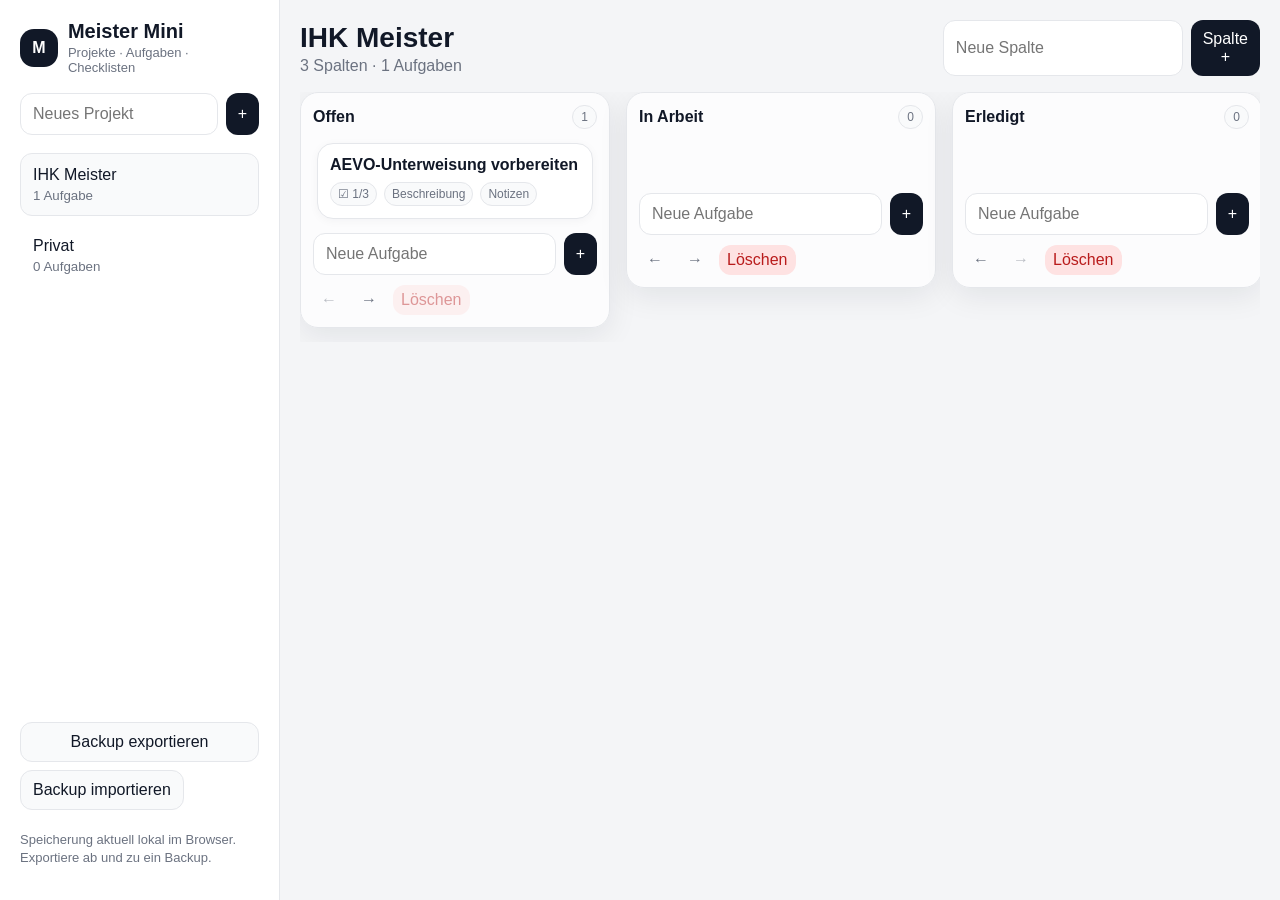
==== index.html @ 56df650d "Add files via upload" ====
<!doctype html>
<html lang="de">
<head>
  <meta charset="utf-8" />
  <meta name="viewport" content="width=device-width, initial-scale=1, viewport-fit=cover" />
  <meta name="theme-color" content="#111827" />
  <title>Meister Mini</title>
  <link rel="manifest" href="manifest.webmanifest" />
  <link rel="stylesheet" href="styles.css" />
  <link rel="apple-touch-icon" href="icons/icon-192.png" />
</head>
<body>
  <div id="app"></div>
  <script src="app.js"></script>
</body>
</html>
---- styles.css ----
:root {
  --bg: #f4f5f7;
  --panel: #ffffff;
  --panel-2: #f9fafb;
  --text: #111827;
  --muted: #6b7280;
  --border: #e5e7eb;
  --accent: #111827;
  --danger: #b91c1c;
  --shadow: 0 8px 30px rgba(15, 23, 42, 0.08);
  --radius: 18px;
  font-family: -apple-system, BlinkMacSystemFont, "SF Pro Text", "Segoe UI", sans-serif;
}

* { box-sizing: border-box; }

body {
  margin: 0;
  background: var(--bg);
  color: var(--text);
  min-height: 100vh;
}

button, input, textarea { font: inherit; }

button {
  border: 0;
  cursor: pointer;
  border-radius: 12px;
  background: var(--accent);
  color: white;
  padding: 10px 12px;
}

button.secondary {
  background: var(--panel-2);
  color: var(--text);
  border: 1px solid var(--border);
}

button.ghost {
  background: transparent;
  color: var(--muted);
  padding: 6px 8px;
}

button.danger {
  background: #fee2e2;
  color: var(--danger);
}

button:disabled {
  opacity: 0.45;
  cursor: default;
}

input, textarea {
  width: 100%;
  border: 1px solid var(--border);
  border-radius: 12px;
  padding: 11px 12px;
  background: white;
  color: var(--text);
  outline: none;
}

textarea {
  min-height: 96px;
  resize: vertical;
}

input:focus, textarea:focus {
  border-color: #9ca3af;
  box-shadow: 0 0 0 4px rgba(156, 163, 175, 0.18);
}

.app-shell {
  display: grid;
  grid-template-columns: 280px 1fr;
  min-height: 100vh;
}

.sidebar {
  background: var(--panel);
  border-right: 1px solid var(--border);
  padding: 20px;
  display: flex;
  flex-direction: column;
  gap: 18px;
}

.brand {
  display: flex;
  align-items: center;
  gap: 10px;
}

.logo {
  width: 38px;
  height: 38px;
  border-radius: 14px;
  display: grid;
  place-items: center;
  background: var(--accent);
  color: white;
  font-weight: 800;
}

.brand h1 {
  font-size: 20px;
  margin: 0;
}

.brand p {
  margin: 2px 0 0;
  color: var(--muted);
  font-size: 13px;
}

.project-form, .quick-row, .add-row {
  display: flex;
  gap: 8px;
}

.project-list {
  display: flex;
  flex-direction: column;
  gap: 8px;
  overflow: auto;
}

.project-item {
  width: 100%;
  text-align: left;
  background: transparent;
  color: var(--text);
  border: 1px solid transparent;
  padding: 12px;
  display: flex;
  flex-direction: column;
  gap: 4px;
}

.project-item.active {
  background: var(--panel-2);
  border-color: var(--border);
}

.project-item small { color: var(--muted); }

.sidebar-actions {
  margin-top: auto;
  display: grid;
  gap: 8px;
}

.file-input { display: none; }

.main {
  min-width: 0;
  padding: 20px;
  display: flex;
  flex-direction: column;
  gap: 16px;
}

.topbar {
  display: flex;
  align-items: center;
  justify-content: space-between;
  gap: 16px;
}

.topbar h2 {
  margin: 0;
  font-size: 28px;
}

.topbar p {
  margin: 3px 0 0;
  color: var(--muted);
}

.board {
  display: flex;
  gap: 16px;
  overflow-x: auto;
  padding-bottom: 14px;
  align-items: flex-start;
}

.column {
  background: rgba(255, 255, 255, 0.75);
  border: 1px solid var(--border);
  border-radius: var(--radius);
  width: 310px;
  min-width: 310px;
  padding: 12px;
  box-shadow: var(--shadow);
}

.column-header {
  display: flex;
  align-items: center;
  justify-content: space-between;
  gap: 8px;
  margin-bottom: 10px;
}

.column-title { font-weight: 800; }

.counter {
  color: var(--muted);
  background: var(--panel-2);
  border: 1px solid var(--border);
  border-radius: 999px;
  font-size: 12px;
  padding: 4px 8px;
}

.task-list {
  display: grid;
  gap: 10px;
  min-height: 44px;
  border-radius: 16px;
  padding: 4px;
  transition: background 0.15s ease, outline 0.15s ease;
}

.task-list.drop-target {
  background: rgba(17, 24, 39, 0.06);
  outline: 2px dashed #9ca3af;
  outline-offset: 4px;
}

.task-card {
  background: white;
  border: 1px solid var(--border);
  border-radius: 16px;
  padding: 12px;
  text-align: left;
  color: var(--text);
  width: 100%;
  box-shadow: 0 2px 10px rgba(15, 23, 42, 0.04);
  user-select: none;
}

.task-card:hover { border-color: #cbd5e1; }

.task-card.dragging { opacity: 0.45; }

.task-title {
  font-weight: 700;
  margin-bottom: 8px;
}

.task-meta {
  display: flex;
  flex-wrap: wrap;
  gap: 7px;
  color: var(--muted);
  font-size: 12px;
}

.pill {
  border: 1px solid var(--border);
  border-radius: 999px;
  padding: 4px 7px;
  background: var(--panel-2);
}

.add-task {
  margin-top: 10px;
  width: 100%;
}

.detail-backdrop {
  position: fixed;
  inset: 0;
  background: rgba(17, 24, 39, 0.32);
  display: flex;
  justify-content: flex-end;
  z-index: 9999;
  pointer-events: auto;
}

.detail-panel {
  width: min(560px, 100%);
  min-height: 100vh;
  background: var(--panel);
  box-shadow: var(--shadow);
  padding: 20px;
  overflow-y: auto;
  display: flex;
  flex-direction: column;
  gap: 16px;
  pointer-events: auto;
}

.detail-header {
  display: flex;
  justify-content: space-between;
  align-items: flex-start;
  gap: 12px;
}

.detail-header h2 { margin: 0; }

.close-button {
  position: relative;
  z-index: 10001;
  white-space: nowrap;
}

.form-section {
  display: grid;
  gap: 10px;
}

.form-section label { font-weight: 700; }

.checklist {
  display: grid;
  gap: 8px;
}

.check-item {
  display: grid;
  grid-template-columns: 26px 1fr auto;
  align-items: center;
  gap: 8px;
  border: 1px solid var(--border);
  background: var(--panel-2);
  border-radius: 14px;
  padding: 8px;
}

.check-item input[type="checkbox"] {
  width: 20px;
  height: 20px;
  accent-color: var(--accent);
}

.check-item.done .check-text {
  text-decoration: line-through;
  color: var(--muted);
}

.move-row {
  display: flex;
  gap: 8px;
  flex-wrap: wrap;
}

.small-note {
  color: var(--muted);
  font-size: 13px;
  line-height: 1.4;
}

@media (max-width: 760px) {
  .app-shell { grid-template-columns: 1fr; }

  .sidebar {
    border-right: 0;
    border-bottom: 1px solid var(--border);
  }

  .project-list {
    flex-direction: row;
    overflow-x: auto;
    padding-bottom: 6px;
  }

  .project-item { min-width: 180px; }

  .main { padding: 14px; }

  .topbar {
    align-items: flex-start;
    flex-direction: column;
  }

  .topbar h2 { font-size: 23px; }

  .column {
    min-width: 86vw;
    width: 86vw;
  }

  .detail-panel { width: 100%; }
}
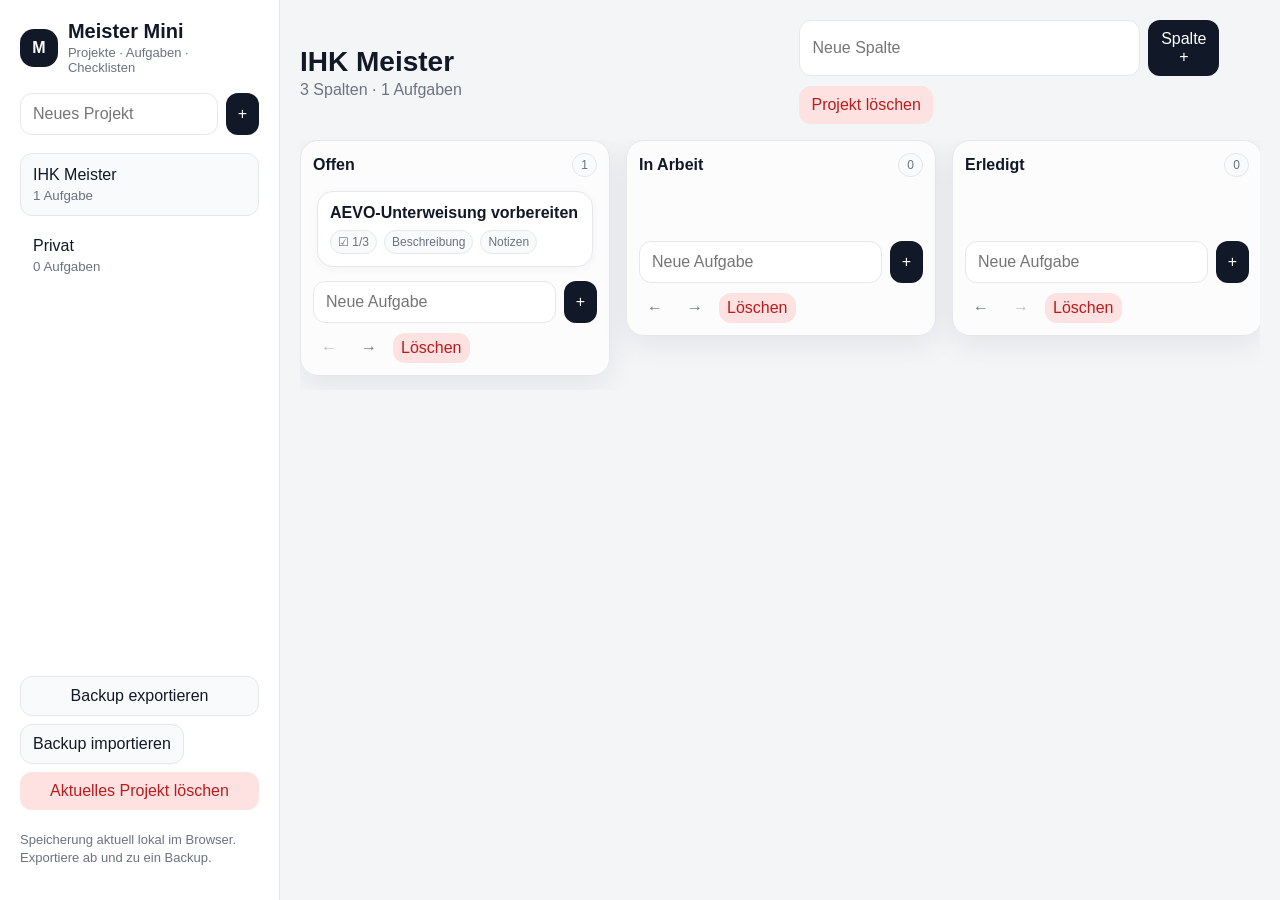
==== commit c996b321: "Add files via upload" ====
--- a/index.html
+++ b/index.html
@@ -6,11 +6,11 @@
   <meta name="theme-color" content="#111827" />
   <title>Meister Mini</title>
   <link rel="manifest" href="manifest.webmanifest" />
-  <link rel="stylesheet" href="styles.css" />
+  <link rel="stylesheet" href="styles.css?v=6" />
   <link rel="apple-touch-icon" href="icons/icon-192.png" />
 </head>
 <body>
   <div id="app"></div>
-  <script src="app.js"></script>
+  <script src="app.js?v=6"></script>
 </body>
 </html>
--- a/styles.css
+++ b/styles.css
@@ -390,3 +390,36 @@
 
   .detail-panel { width: 100%; }
 }
+
+
+.sidebar-actions .danger {
+  width: 100%;
+}
+
+
+.topbar-actions {
+  display: flex;
+  align-items: center;
+  gap: 10px;
+  flex-wrap: wrap;
+}
+
+.topbar-actions .quick-row {
+  min-width: min(420px, 100%);
+}
+
+@media (max-width: 760px) {
+  .topbar-actions {
+    width: 100%;
+    align-items: stretch;
+    flex-direction: column;
+  }
+
+  .topbar-actions .quick-row {
+    width: 100%;
+  }
+
+  .topbar-actions .danger {
+    width: 100%;
+  }
+}
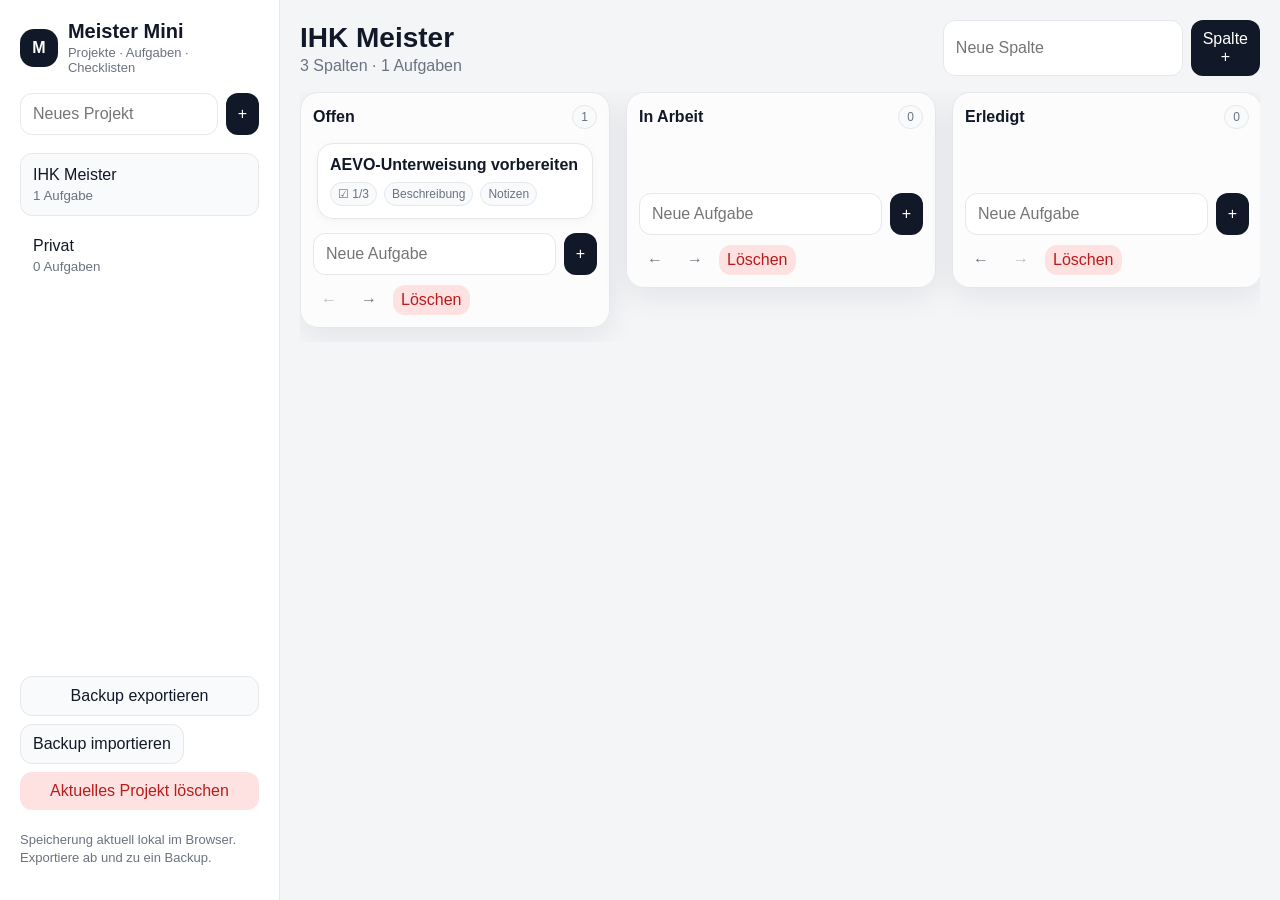
==== commit c2712240: "Add files via upload" ====
--- a/index.html
+++ b/index.html
@@ -6,11 +6,11 @@
   <meta name="theme-color" content="#111827" />
   <title>Meister Mini</title>
   <link rel="manifest" href="manifest.webmanifest" />
-  <link rel="stylesheet" href="styles.css?v=6" />
+  <link rel="stylesheet" href="styles.css?v=7" />
   <link rel="apple-touch-icon" href="icons/icon-192.png" />
 </head>
 <body>
   <div id="app"></div>
-  <script src="app.js?v=6"></script>
+  <script src="app.js?v=7"></script>
 </body>
 </html>
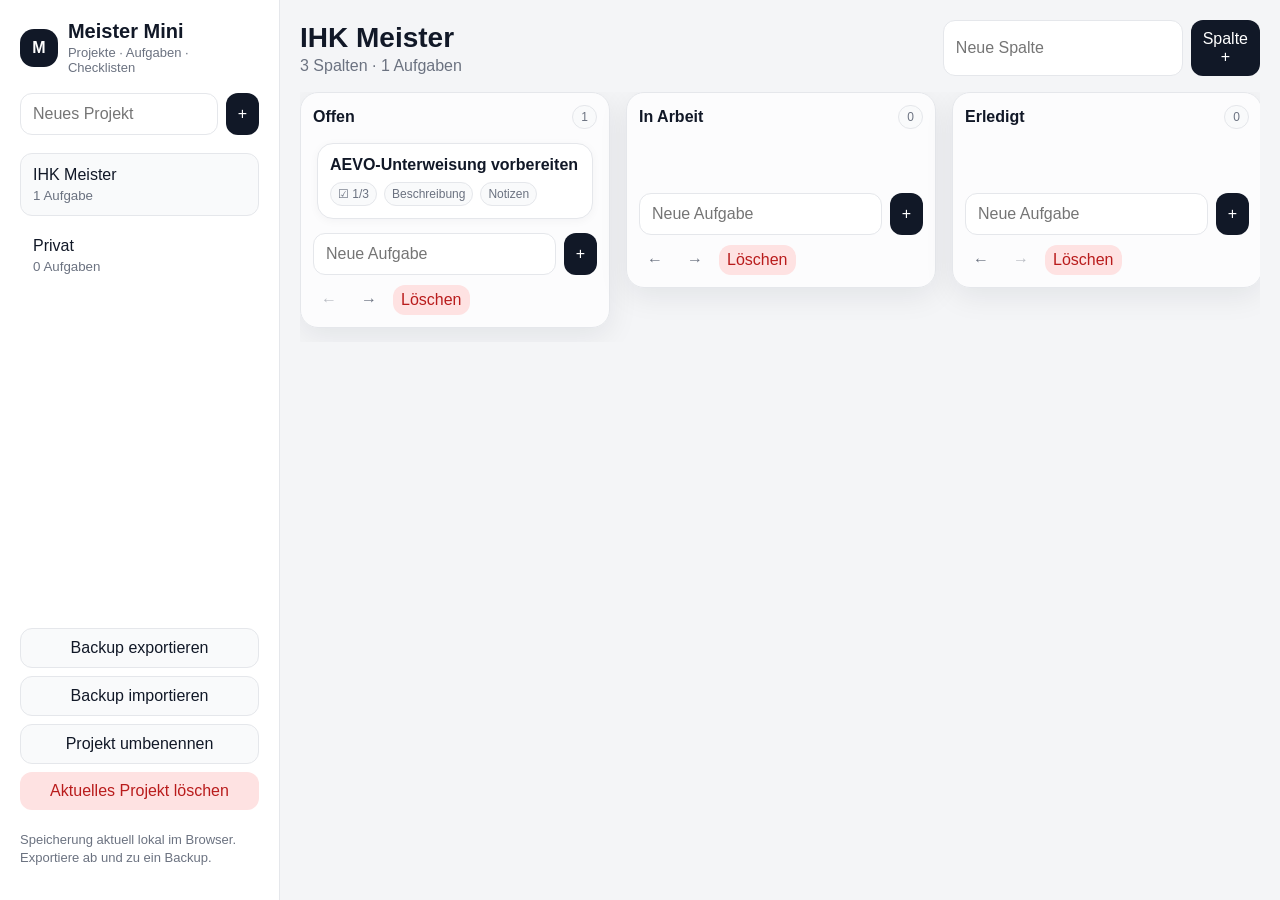
==== commit eadb772f: "Add files via upload" ====
--- a/index.html
+++ b/index.html
@@ -6,11 +6,11 @@
   <meta name="theme-color" content="#111827" />
   <title>Meister Mini</title>
   <link rel="manifest" href="manifest.webmanifest" />
-  <link rel="stylesheet" href="styles.css?v=7" />
+  <link rel="stylesheet" href="styles.css?v=8" />
   <link rel="apple-touch-icon" href="icons/icon-192.png" />
 </head>
 <body>
   <div id="app"></div>
-  <script src="app.js?v=7"></script>
+  <script src="app.js?v=8"></script>
 </body>
 </html>
--- a/styles.css
+++ b/styles.css
@@ -423,3 +423,8 @@
     width: 100%;
   }
 }
+
+
+.sidebar-actions .secondary {
+  width: 100%;
+}
